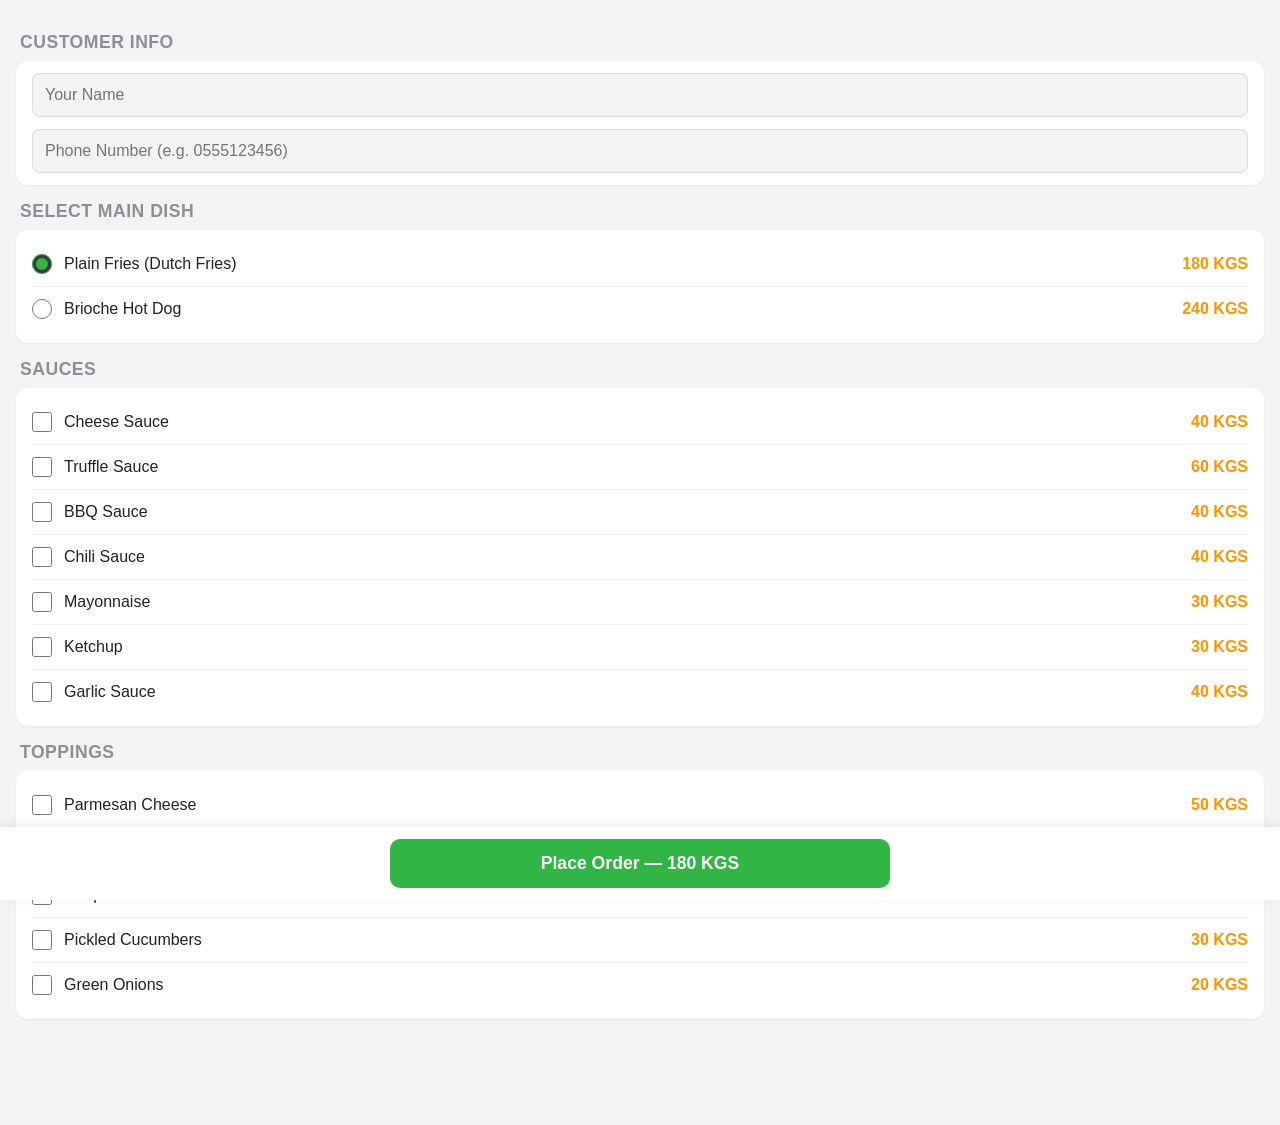
==== index.html @ e14923ca "Add files via upload" ====
<!DOCTYPE html>
<html lang="en">
<head>
  <meta charset="UTF-8" />
  <meta name="viewport" content="width=device-width, initial-scale=1.0, maximum-scale=1.0, user-scalable=no" />
  <title>Fast Food Ordering</title>
  <!-- Telegram Web App SDK -->
  <script src="https://telegram.org/js/telegram-web-app.js"></script>
  <style>
    :root {
      --bg-color: var(--tg-theme-bg-color, #f4f4f7);
      --text-color: var(--tg-theme-text-color, #222222);
      --card-bg: var(--tg-theme-secondary-bg-color, #ffffff);
      --button-color: var(--tg-theme-button-color, #31b545);
      --button-text-color: var(--tg-theme-button-text-color, #ffffff);
      --hint-color: var(--tg-theme-hint-color, #8e8e93);
      --accent-color: #ff9500;
    }

    * {
      box-sizing: border-box;
      margin: 0;
      padding: 0;
      font-family: -apple-system, BlinkMacSystemFont, "Segoe UI", Roboto, Helvetica, Arial, sans-serif;
    }

    body {
      background-color: var(--bg-color);
      color: var(--text-color);
      padding: 16px;
      padding-bottom: 90px; /* Space for sticky bottom button */
    }

    h2 {
      font-size: 1.1rem;
      text-transform: uppercase;
      letter-spacing: 0.5px;
      color: var(--hint-color);
      margin: 16px 0 8px 4px;
    }

    .section {
      background: var(--card-bg);
      border-radius: 12px;
      padding: 12px 16px;
      margin-bottom: 16px;
      box-shadow: 0 1px 3px rgba(0, 0, 0, 0.05);
    }

    .option-item {
      display: flex;
      justify-content: space-between;
      align-items: center;
      padding: 12px 0;
      border-bottom: 1px solid rgba(0, 0, 0, 0.05);
      cursor: pointer;
    }

    .option-item:last-child {
      border-bottom: none;
    }

    .option-label {
      display: flex;
      align-items: center;
      gap: 12px;
      font-size: 1rem;
      width: 100%;
    }

    .price {
      font-weight: 600;
      color: var(--accent-color);
      white-space: nowrap;
    }

    input[type="radio"], input[type="checkbox"] {
      width: 20px;
      height: 20px;
      accent-color: var(--button-color);
    }

    .input-group {
      display: flex;
      flex-direction: column;
      gap: 12px;
      margin-top: 8px;
    }

    .input-field {
      width: 100%;
      padding: 12px;
      border: 1px solid rgba(0, 0, 0, 0.1);
      border-radius: 8px;
      background: var(--bg-color);
      color: var(--text-color);
      font-size: 1rem;
      outline: none;
    }

    .input-field:focus {
      border-color: var(--button-color);
    }

    .footer-bar {
      position: fixed;
      bottom: 0;
      left: 0;
      right: 0;
      background: var(--card-bg);
      padding: 12px 16px;
      box-shadow: 0 -2px 10px rgba(0, 0, 0, 0.08);
      display: flex;
      justify-content: center;
    }

    .submit-btn {
      width: 100%;
      max-width: 500px;
      padding: 14px;
      background-color: var(--button-color);
      color: var(--button-text-color);
      border: none;
      border-radius: 10px;
      font-size: 1.1rem;
      font-weight: 700;
      cursor: pointer;
      transition: opacity 0.2s ease;
    }

    .submit-btn:disabled {
      opacity: 0.5;
      cursor: not-allowed;
    }
  </style>
</head>
<body>

  <!-- Customer Contact Info -->
  <h2>Customer Info</h2>
  <div class="section input-group">
    <input type="text" id="cust-name" class="input-field" placeholder="Your Name" required />
    <input type="tel" id="cust-phone" class="input-field" placeholder="Phone Number (e.g. 0555123456)" required />
  </div>

  <!-- Main Dishes -->
  <h2>Select Main Dish</h2>
  <div class="section">
    <label class="option-item">
      <div class="option-label">
        <input type="radio" name="main_item" value="Plain Fries (Dutch Fries)" data-price="180" checked onchange="calculateTotal()" />
        <span>Plain Fries (Dutch Fries)</span>
      </div>
      <span class="price">180 KGS</span>
    </label>
    <label class="option-item">
      <div class="option-label">
        <input type="radio" name="main_item" value="Brioche Hot Dog" data-price="240" onchange="calculateTotal()" />
        <span>Brioche Hot Dog</span>
      </div>
      <span class="price">240 KGS</span>
    </label>
  </div>

  <!-- Sauces -->
  <h2>Sauces</h2>
  <div class="section">
    <label class="option-item">
      <div class="option-label">
        <input type="checkbox" class="sauce-cb" value="Cheese Sauce" data-price="40" onchange="calculateTotal()" />
        <span>Cheese Sauce</span>
      </div>
      <span class="price">40 KGS</span>
    </label>
    <label class="option-item">
      <div class="option-label">
        <input type="checkbox" class="sauce-cb" value="Truffle Sauce" data-price="60" onchange="calculateTotal()" />
        <span>Truffle Sauce</span>
      </div>
      <span class="price">60 KGS</span>
    </label>
    <label class="option-item">
      <div class="option-label">
        <input type="checkbox" class="sauce-cb" value="BBQ Sauce" data-price="40" onchange="calculateTotal()" />
        <span>BBQ Sauce</span>
      </div>
      <span class="price">40 KGS</span>
    </label>
    <label class="option-item">
      <div class="option-label">
        <input type="checkbox" class="sauce-cb" value="Chili Sauce" data-price="40" onchange="calculateTotal()" />
        <span>Chili Sauce</span>
      </div>
      <span class="price">40 KGS</span>
    </label>
    <label class="option-item">
      <div class="option-label">
        <input type="checkbox" class="sauce-cb" value="Mayonnaise" data-price="30" onchange="calculateTotal()" />
        <span>Mayonnaise</span>
      </div>
      <span class="price">30 KGS</span>
    </label>
    <label class="option-item">
      <div class="option-label">
        <input type="checkbox" class="sauce-cb" value="Ketchup" data-price="30" onchange="calculateTotal()" />
        <span>Ketchup</span>
      </div>
      <span class="price">30 KGS</span>
    </label>
    <label class="option-item">
      <div class="option-label">
        <input type="checkbox" class="sauce-cb" value="Garlic Sauce" data-price="40" onchange="calculateTotal()" />
        <span>Garlic Sauce</span>
      </div>
      <span class="price">40 KGS</span>
    </label>
  </div>

  <!-- Toppings -->
  <h2>Toppings</h2>
  <div class="section">
    <label class="option-item">
      <div class="option-label">
        <input type="checkbox" class="topping-cb" value="Parmesan Cheese" data-price="50" onchange="calculateTotal()" />
        <span>Parmesan Cheese</span>
      </div>
      <span class="price">50 KGS</span>
    </label>
    <label class="option-item">
      <div class="option-label">
        <input type="checkbox" class="topping-cb" value="Crispy Onions" data-price="30" onchange="calculateTotal()" />
        <span>Crispy Onions</span>
      </div>
      <span class="price">30 KGS</span>
    </label>
    <label class="option-item">
      <div class="option-label">
        <input type="checkbox" class="topping-cb" value="Jalapeños" data-price="30" onchange="calculateTotal()" />
        <span>Jalapeños</span>
      </div>
      <span class="price">30 KGS</span>
    </label>
    <label class="option-item">
      <div class="option-label">
        <input type="checkbox" class="topping-cb" value="Pickled Cucumbers" data-price="30" onchange="calculateTotal()" />
        <span>Pickled Cucumbers</span>
      </div>
      <span class="price">30 KGS</span>
    </label>
    <label class="option-item">
      <div class="option-label">
        <input type="checkbox" class="topping-cb" value="Green Onions" data-price="20" onchange="calculateTotal()" />
        <span>Green Onions</span>
      </div>
      <span class="price">20 KGS</span>
    </label>
  </div>

  <!-- Bottom CTA -->
  <div class="footer-bar">
    <button id="submit-btn" class="submit-btn" onclick="submitOrder()">Place Order — 180 KGS</button>
  </div>

  <script>
    const tg = window.Telegram.WebApp;
    tg.ready();
    tg.expand();

    // Replace with your actual n8n Webhook Production URL
    const N8N_WEBHOOK_URL = "https://your-n8n-instance.com/webhook/order";

    // Auto-fill user information from Telegram SDK
    document.addEventListener("DOMContentLoaded", () => {
      if (tg.initDataUnsafe && tg.initDataUnsafe.user) {
        const u = tg.initDataUnsafe.user;
        const nameInput = document.getElementById("cust-name");
        if (nameInput && !nameInput.value) {
          nameInput.value = [u.first_name, u.last_name].filter(Boolean).join(" ");
        }
      }
      calculateTotal();
    });

    function calculateTotal() {
      let total = 0;

      // Main dish
      const selectedMain = document.querySelector('input[name="main_item"]:checked');
      if (selectedMain) {
        total += parseInt(selectedMain.getAttribute('data-price')) || 0;
      }

      // Sauces
      document.querySelectorAll('.sauce-cb:checked').forEach(cb => {
        total += parseInt(cb.getAttribute('data-price')) || 0;
      });

      // Toppings
      document.querySelectorAll('.topping-cb:checked').forEach(cb => {
        total += parseInt(cb.getAttribute('data-price')) || 0;
      });

      document.getElementById('submit-btn').innerText = `Place Order — ${total} KGS`;
      return total;
    }

    async function submitOrder() {
      const name = document.getElementById('cust-name').value.trim();
      const phone = document.getElementById('cust-phone').value.trim();

      if (!name || !phone) {
        tg.showAlert("Please enter your Name and Phone Number.");
        return;
      }

      const mainRadio = document.querySelector('input[name="main_item"]:checked');
      const mainItem = mainRadio ? mainRadio.value : "";

      const sauces = Array.from(document.querySelectorAll('.sauce-cb:checked')).map(cb => cb.value);
      const toppings = Array.from(document.querySelectorAll('.topping-cb:checked')).map(cb => cb.value);
      const totalPrice = calculateTotal();
      const telegramId = tg.initDataUnsafe && tg.initDataUnsafe.user ? tg.initDataUnsafe.user.id : 0;

      const payload = {
        telegram_id: telegramId,
        name: name,
        phone: phone,
        main_item: mainItem,
        sauces: sauces,
        toppings: toppings,
        total_price: totalPrice
      };

      const btn = document.getElementById('submit-btn');
      btn.disabled = true;
      btn.innerText = "Processing...";

      try {
        const res = await fetch(N8N_WEBHOOK_URL, {
          method: "POST",
          headers: { "Content-Type": "application/json" },
          body: JSON.stringify(payload)
        });

        if (res.ok) {
          tg.close();
        } else {
          tg.showAlert("Order placement failed. Please try again.");
          btn.disabled = false;
          calculateTotal();
        }
      } catch (err) {
        console.error(err);
        tg.showAlert("Network error. Please try again.");
        btn.disabled = false;
        calculateTotal();
      }
    }
  </script>
</body>
</html>
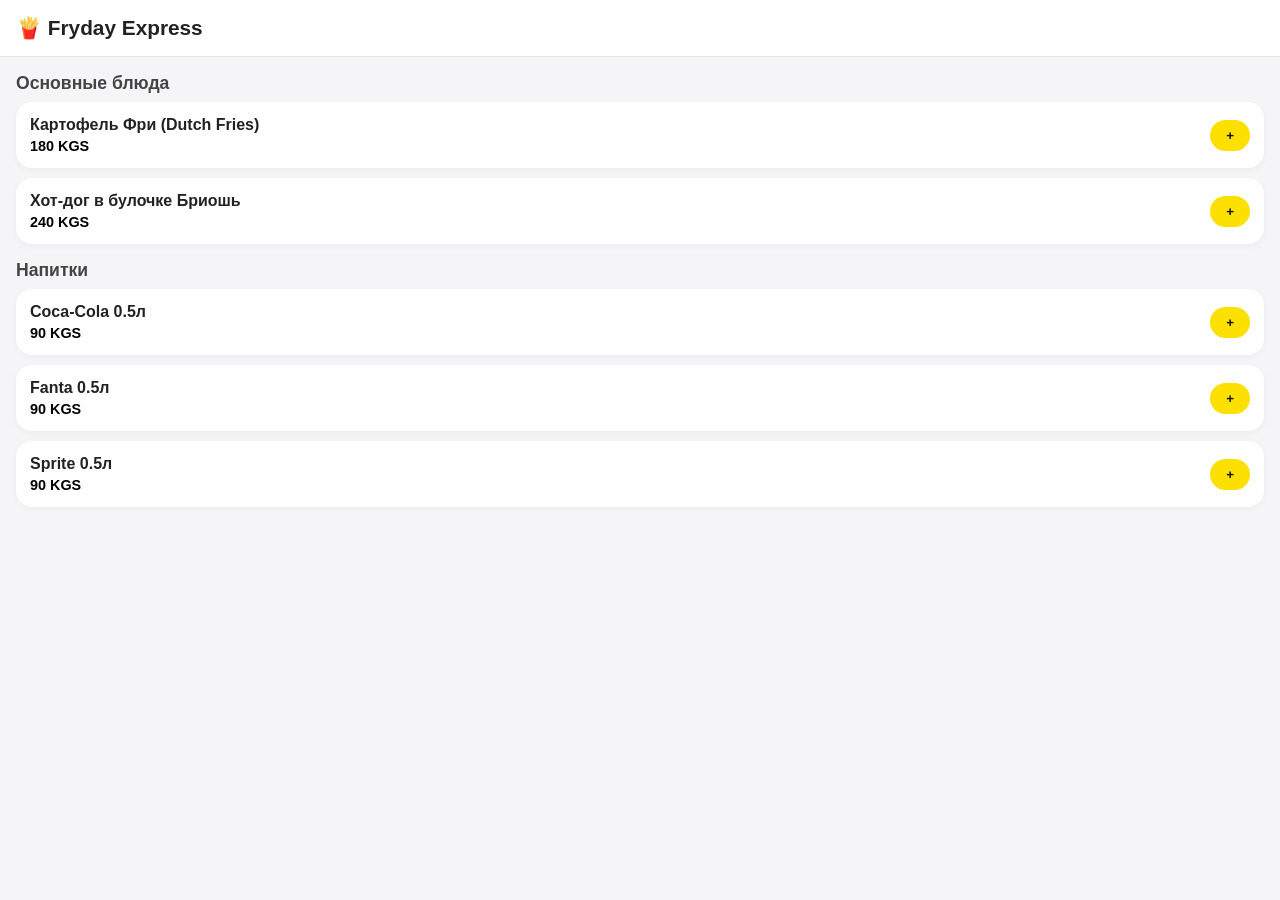
==== commit a921dfd1: "website update" ====
--- a/index.html
+++ b/index.html
@@ -1,264 +1,350 @@
 <!DOCTYPE html>
-<html lang="en">
+<html lang="ru">
+
 <head>
   <meta charset="UTF-8" />
   <meta name="viewport" content="width=device-width, initial-scale=1.0, maximum-scale=1.0, user-scalable=no" />
-  <title>Fast Food Ordering</title>
-  <!-- Telegram Web App SDK -->
+  <title>Fryday Express</title>
   <script src="https://telegram.org/js/telegram-web-app.js"></script>
   <style>
     :root {
-      --bg-color: var(--tg-theme-bg-color, #f4f4f7);
-      --text-color: var(--tg-theme-text-color, #222222);
-      --card-bg: var(--tg-theme-secondary-bg-color, #ffffff);
-      --button-color: var(--tg-theme-button-color, #31b545);
-      --button-text-color: var(--tg-theme-button-text-color, #ffffff);
-      --hint-color: var(--tg-theme-hint-color, #8e8e93);
-      --accent-color: #ff9500;
+      --bg-color: #f5f5f7;
+      --card-bg: #ffffff;
+      --text-color: #222222;
+      --accent-yellow: #fce000;
+      /* Стиль Яндекс.Еда */
+      --accent-dark: #111111;
+      --hint-color: #8e8e93;
+      --border-color: #e5e5ea;
     }
 
     * {
       box-sizing: border-box;
       margin: 0;
       padding: 0;
-      font-family: -apple-system, BlinkMacSystemFont, "Segoe UI", Roboto, Helvetica, Arial, sans-serif;
+      font-family: -apple-system, BlinkMacSystemFont, "Segoe UI", Roboto, sans-serif;
     }
 
     body {
       background-color: var(--bg-color);
       color: var(--text-color);
+      padding-bottom: 100px;
+    }
+
+    .header {
+      background: var(--card-bg);
       padding: 16px;
-      padding-bottom: 90px; /* Space for sticky bottom button */
-    }
-
-    h2 {
+      font-size: 1.3rem;
+      font-weight: 800;
+      border-bottom: 1px solid var(--border-color);
+      sticky: top;
+      top: 0;
+      z-index: 10;
+    }
+
+    .category-title {
       font-size: 1.1rem;
-      text-transform: uppercase;
-      letter-spacing: 0.5px;
-      color: var(--hint-color);
-      margin: 16px 0 8px 4px;
-    }
-
-    .section {
+      font-weight: 700;
+      margin: 16px 16px 8px 16px;
+      color: #444;
+    }
+
+    .menu-grid {
+      display: flex;
+      flex-direction: column;
+      gap: 10px;
+      padding: 0 16px;
+    }
+
+    .menu-card {
       background: var(--card-bg);
-      border-radius: 12px;
-      padding: 12px 16px;
-      margin-bottom: 16px;
-      box-shadow: 0 1px 3px rgba(0, 0, 0, 0.05);
-    }
-
-    .option-item {
+      border-radius: 16px;
+      padding: 14px;
       display: flex;
       justify-content: space-between;
       align-items: center;
-      padding: 12px 0;
-      border-bottom: 1px solid rgba(0, 0, 0, 0.05);
-      cursor: pointer;
-    }
-
-    .option-item:last-child {
-      border-bottom: none;
-    }
-
-    .option-label {
-      display: flex;
+      box-shadow: 0 2px 6px rgba(0, 0, 0, 0.04);
+      cursor: pointer;
+    }
+
+    .menu-card-info h3 {
+      font-size: 1rem;
+      font-weight: 600;
+      margin-bottom: 4px;
+    }
+
+    .menu-card-info p {
+      font-size: 0.9rem;
+      font-weight: 700;
+      color: #000;
+    }
+
+    .add-btn {
+      background: var(--accent-yellow);
+      color: var(--accent-dark);
+      border: none;
+      padding: 8px 16px;
+      border-radius: 20px;
+      font-weight: 700;
+      cursor: pointer;
+    }
+
+    /* Pop-up (Bottom Sheet) */
+    .modal-overlay {
+      position: fixed;
+      top: 0;
+      left: 0;
+      right: 0;
+      bottom: 0;
+      background: rgba(0, 0, 0, 0.5);
+      display: none;
+      justify-content: flex-end;
+      flex-direction: column;
+      z-index: 100;
+    }
+
+    .modal-overlay.active {
+      display: flex;
+    }
+
+    .modal-content {
+      background: var(--card-bg);
+      border-top-left-radius: 20px;
+      border-top-right-radius: 20px;
+      padding: 20px;
+      max-height: 85vh;
+      overflow-y: auto;
+      animation: slideUp 0.25s ease-out;
+    }
+
+    @keyframes slideUp {
+      from {
+        transform: translateY(100%);
+      }
+
+      to {
+        transform: translateY(0);
+      }
+    }
+
+    .modal-header {
+      display: flex;
+      justify-content: space-between;
       align-items: center;
-      gap: 12px;
-      font-size: 1rem;
+      margin-bottom: 16px;
+      border-bottom: 1px solid var(--border-color);
+      padding-bottom: 10px;
+    }
+
+    .close-btn {
+      background: #eee;
+      border: none;
+      border-radius: 50%;
+      width: 30px;
+      height: 30px;
+      font-weight: bold;
+      cursor: pointer;
+    }
+
+    .option-group {
+      margin-bottom: 16px;
+    }
+
+    .option-group h4 {
+      font-size: 0.95rem;
+      color: var(--hint-color);
+      margin-bottom: 8px;
+      text-transform: uppercase;
+    }
+
+    .option-item {
+      display: flex;
+      justify-content: space-between;
+      align-items: center;
+      padding: 10px 0;
+      border-bottom: 1px solid var(--bg-color);
+    }
+
+    .option-item label {
+      display: flex;
+      align-items: center;
+      gap: 10px;
+      font-size: 0.95rem;
       width: 100%;
-    }
-
-    .price {
-      font-weight: 600;
-      color: var(--accent-color);
-      white-space: nowrap;
-    }
-
-    input[type="radio"], input[type="checkbox"] {
-      width: 20px;
-      height: 20px;
-      accent-color: var(--button-color);
-    }
-
-    .input-group {
-      display: flex;
-      flex-direction: column;
-      gap: 12px;
-      margin-top: 8px;
+      cursor: pointer;
+    }
+
+    /* Корзина Бар */
+    .cart-bar {
+      position: fixed;
+      bottom: 16px;
+      left: 16px;
+      right: 16px;
+      background: var(--accent-yellow);
+      border-radius: 16px;
+      padding: 14px 20px;
+      display: flex;
+      justify-content: space-between;
+      align-items: center;
+      font-weight: 700;
+      box-shadow: 0 4px 12px rgba(0, 0, 0, 0.15);
+      cursor: pointer;
+      z-index: 90;
+    }
+
+    .cart-bar-btn {
+      background: var(--accent-dark);
+      color: #fff;
+      padding: 6px 12px;
+      border-radius: 12px;
+      font-size: 0.85rem;
     }
 
     .input-field {
       width: 100%;
       padding: 12px;
-      border: 1px solid rgba(0, 0, 0, 0.1);
-      border-radius: 8px;
-      background: var(--bg-color);
-      color: var(--text-color);
+      border: 1px solid var(--border-color);
+      border-radius: 10px;
+      margin-bottom: 10px;
+      outline: none;
       font-size: 1rem;
-      outline: none;
-    }
-
-    .input-field:focus {
-      border-color: var(--button-color);
-    }
-
-    .footer-bar {
-      position: fixed;
-      bottom: 0;
-      left: 0;
-      right: 0;
-      background: var(--card-bg);
-      padding: 12px 16px;
-      box-shadow: 0 -2px 10px rgba(0, 0, 0, 0.08);
-      display: flex;
-      justify-content: center;
-    }
-
-    .submit-btn {
+    }
+
+    .submit-order-btn {
       width: 100%;
-      max-width: 500px;
+      background: var(--accent-yellow);
+      border: none;
       padding: 14px;
-      background-color: var(--button-color);
-      color: var(--button-text-color);
-      border: none;
-      border-radius: 10px;
-      font-size: 1.1rem;
-      font-weight: 700;
-      cursor: pointer;
-      transition: opacity 0.2s ease;
-    }
-
-    .submit-btn:disabled {
-      opacity: 0.5;
-      cursor: not-allowed;
+      border-radius: 12px;
+      font-weight: 800;
+      font-size: 1rem;
+      cursor: pointer;
+      margin-top: 10px;
     }
   </style>
 </head>
+
 <body>
 
-  <!-- Customer Contact Info -->
-  <h2>Customer Info</h2>
-  <div class="section input-group">
-    <input type="text" id="cust-name" class="input-field" placeholder="Your Name" required />
-    <input type="tel" id="cust-phone" class="input-field" placeholder="Phone Number (e.g. 0555123456)" required />
+  <div class="header">🍟 Fryday Express</div>
+
+  <div class="category-title">Основные блюда</div>
+  <div class="menu-grid">
+    <div class="menu-card" onclick="openProductModal('Plain Fries (Dutch Fries)', 180)">
+      <div class="menu-card-info">
+        <h3>Картофель Фри (Dutch Fries)</h3>
+        <p>180 KGS</p>
+      </div>
+      <button class="add-btn">+</button>
+    </div>
+    <div class="menu-card" onclick="openProductModal('Brioche Hot Dog', 240)">
+      <div class="menu-card-info">
+        <h3>Хот-дог в булочке Бриошь</h3>
+        <p>240 KGS</p>
+      </div>
+      <button class="add-btn">+</button>
+    </div>
   </div>
 
-  <!-- Main Dishes -->
-  <h2>Select Main Dish</h2>
-  <div class="section">
-    <label class="option-item">
-      <div class="option-label">
-        <input type="radio" name="main_item" value="Plain Fries (Dutch Fries)" data-price="180" checked onchange="calculateTotal()" />
-        <span>Plain Fries (Dutch Fries)</span>
-      </div>
-      <span class="price">180 KGS</span>
-    </label>
-    <label class="option-item">
-      <div class="option-label">
-        <input type="radio" name="main_item" value="Brioche Hot Dog" data-price="240" onchange="calculateTotal()" />
-        <span>Brioche Hot Dog</span>
-      </div>
-      <span class="price">240 KGS</span>
-    </label>
+  <div class="category-title">Напитки</div>
+  <div class="menu-grid">
+    <div class="menu-card" onclick="addDirectItem('Coca-Cola 0.5л', 90)">
+      <div class="menu-card-info">
+        <h3>Coca-Cola 0.5л</h3>
+        <p>90 KGS</p>
+      </div>
+      <button class="add-btn">+</button>
+    </div>
+    <div class="menu-card" onclick="addDirectItem('Fanta 0.5л', 90)">
+      <div class="menu-card-info">
+        <h3>Fanta 0.5л</h3>
+        <p>90 KGS</p>
+      </div>
+      <button class="add-btn">+</button>
+    </div>
+    <div class="menu-card" onclick="addDirectItem('Sprite 0.5л', 90)">
+      <div class="menu-card-info">
+        <h3>Sprite 0.5л</h3>
+        <p>90 KGS</p>
+      </div>
+      <button class="add-btn">+</button>
+    </div>
   </div>
 
-  <!-- Sauces -->
-  <h2>Sauces</h2>
-  <div class="section">
-    <label class="option-item">
-      <div class="option-label">
-        <input type="checkbox" class="sauce-cb" value="Cheese Sauce" data-price="40" onchange="calculateTotal()" />
-        <span>Cheese Sauce</span>
-      </div>
-      <span class="price">40 KGS</span>
-    </label>
-    <label class="option-item">
-      <div class="option-label">
-        <input type="checkbox" class="sauce-cb" value="Truffle Sauce" data-price="60" onchange="calculateTotal()" />
-        <span>Truffle Sauce</span>
-      </div>
-      <span class="price">60 KGS</span>
-    </label>
-    <label class="option-item">
-      <div class="option-label">
-        <input type="checkbox" class="sauce-cb" value="BBQ Sauce" data-price="40" onchange="calculateTotal()" />
-        <span>BBQ Sauce</span>
-      </div>
-      <span class="price">40 KGS</span>
-    </label>
-    <label class="option-item">
-      <div class="option-label">
-        <input type="checkbox" class="sauce-cb" value="Chili Sauce" data-price="40" onchange="calculateTotal()" />
-        <span>Chili Sauce</span>
-      </div>
-      <span class="price">40 KGS</span>
-    </label>
-    <label class="option-item">
-      <div class="option-label">
-        <input type="checkbox" class="sauce-cb" value="Mayonnaise" data-price="30" onchange="calculateTotal()" />
-        <span>Mayonnaise</span>
-      </div>
-      <span class="price">30 KGS</span>
-    </label>
-    <label class="option-item">
-      <div class="option-label">
-        <input type="checkbox" class="sauce-cb" value="Ketchup" data-price="30" onchange="calculateTotal()" />
-        <span>Ketchup</span>
-      </div>
-      <span class="price">30 KGS</span>
-    </label>
-    <label class="option-item">
-      <div class="option-label">
-        <input type="checkbox" class="sauce-cb" value="Garlic Sauce" data-price="40" onchange="calculateTotal()" />
-        <span>Garlic Sauce</span>
-      </div>
-      <span class="price">40 KGS</span>
-    </label>
+  <!-- Pop-up (Bottom Sheet) настройки блюда -->
+  <div class="modal-overlay" id="product-modal">
+    <div class="modal-content">
+      <div class="modal-header">
+        <h3 id="modal-item-title">Блюдо</h3>
+        <button class="close-btn" onclick="closeModal('product-modal')">✕</button>
+      </div>
+
+      <div class="option-group">
+        <h4>Соусы</h4>
+        <div class="option-item"><label><input type="checkbox" class="popup-sauce" value="Сырный соус" data-price="40">
+            Сырный соус</label><span>40 KGS</span></div>
+        <div class="option-item"><label><input type="checkbox" class="popup-sauce" value="Трюфельный соус"
+              data-price="60"> Трюфельный соус</label><span>60 KGS</span></div>
+        <div class="option-item"><label><input type="checkbox" class="popup-sauce" value="BBQ соус" data-price="40"> BBQ
+            соус</label><span>40 KGS</span></div>
+        <div class="option-item"><label><input type="checkbox" class="popup-sauce" value="Чили соус" data-price="40">
+            Чили соус</label><span>40 KGS</span></div>
+        <div class="option-item"><label><input type="checkbox" class="popup-sauce" value="Майонез" data-price="30">
+            Майонез</label><span>30 KGS</span></div>
+        <div class="option-item"><label><input type="checkbox" class="popup-sauce" value="Кетчуп" data-price="30">
+            Кетчуп</label><span>30 KGS</span></div>
+        <div class="option-item"><label><input type="checkbox" class="popup-sauce" value="Чесночный соус"
+              data-price="40"> Чесночный соус</label><span>40 KGS</span></div>
+      </div>
+
+      <div class="option-group">
+        <h4>Топпинги</h4>
+        <div class="option-item"><label><input type="checkbox" class="popup-topping" value="Сыр Пармезан"
+              data-price="50"> Сыр Пармезан</label><span>50 KGS</span></div>
+        <div class="option-item"><label><input type="checkbox" class="popup-topping" value="Хрустящий лук"
+              data-price="30"> Хрустящий лук</label><span>30 KGS</span></div>
+        <div class="option-item"><label><input type="checkbox" class="popup-topping" value="Халапеньо" data-price="30">
+            Халапеньо</label><span>30 KGS</span></div>
+        <div class="option-item"><label><input type="checkbox" class="popup-topping" value="Маринованные огурцы"
+              data-price="30"> Маринованные огурцы</label><span>30 KGS</span></div>
+        <div class="option-item"><label><input type="checkbox" class="popup-topping" value="Зеленый лук"
+              data-price="20"> Зеленый лук</label><span>20 KGS</span></div>
+      </div>
+
+      <div class="option-group">
+        <h4>Добавить напиток</h4>
+        <div class="option-item"><label><input type="checkbox" class="popup-drink" value="Coca-Cola 0.5л"
+              data-price="90"> Coca-Cola 0.5л</label><span>90 KGS</span></div>
+        <div class="option-item"><label><input type="checkbox" class="popup-drink" value="Fanta 0.5л" data-price="90">
+            Fanta 0.5л</label><span>90 KGS</span></div>
+        <div class="option-item"><label><input type="checkbox" class="popup-drink" value="Sprite 0.5л" data-price="90">
+            Sprite 0.5л</label><span>90 KGS</span></div>
+      </div>
+
+      <button class="submit-order-btn" onclick="confirmAddItem()">Добавить в корзину</button>
+    </div>
   </div>
 
-  <!-- Toppings -->
-  <h2>Toppings</h2>
-  <div class="section">
-    <label class="option-item">
-      <div class="option-label">
-        <input type="checkbox" class="topping-cb" value="Parmesan Cheese" data-price="50" onchange="calculateTotal()" />
-        <span>Parmesan Cheese</span>
-      </div>
-      <span class="price">50 KGS</span>
-    </label>
-    <label class="option-item">
-      <div class="option-label">
-        <input type="checkbox" class="topping-cb" value="Crispy Onions" data-price="30" onchange="calculateTotal()" />
-        <span>Crispy Onions</span>
-      </div>
-      <span class="price">30 KGS</span>
-    </label>
-    <label class="option-item">
-      <div class="option-label">
-        <input type="checkbox" class="topping-cb" value="Jalapeños" data-price="30" onchange="calculateTotal()" />
-        <span>Jalapeños</span>
-      </div>
-      <span class="price">30 KGS</span>
-    </label>
-    <label class="option-item">
-      <div class="option-label">
-        <input type="checkbox" class="topping-cb" value="Pickled Cucumbers" data-price="30" onchange="calculateTotal()" />
-        <span>Pickled Cucumbers</span>
-      </div>
-      <span class="price">30 KGS</span>
-    </label>
-    <label class="option-item">
-      <div class="option-label">
-        <input type="checkbox" class="topping-cb" value="Green Onions" data-price="20" onchange="calculateTotal()" />
-        <span>Green Onions</span>
-      </div>
-      <span class="price">20 KGS</span>
-    </label>
+  <!-- Корзина (Modal) -->
+  <div class="modal-overlay" id="cart-modal">
+    <div class="modal-content">
+      <div class="modal-header">
+        <h3>Ваш заказ</h3>
+        <button class="close-btn" onclick="closeModal('cart-modal')">✕</button>
+      </div>
+      <div id="cart-items-list" style="margin-bottom: 16px;"></div>
+
+      <input type="text" id="cust-name" class="input-field" placeholder="Ваше Имя" required />
+      <input type="tel" id="cust-phone" class="input-field" placeholder="Номер телефона" required />
+
+      <button id="final-submit-btn" class="submit-order-btn" onclick="submitFinalOrder()">Оформить заказ</button>
+    </div>
   </div>
 
-  <!-- Bottom CTA -->
-  <div class="footer-bar">
-    <button id="submit-btn" class="submit-btn" onclick="submitOrder()">Place Order — 180 KGS</button>
+  <!-- Нижний плавающий бар Корзины -->
+  <div class="cart-bar" id="cart-bar" style="display:none;" onclick="openCart()">
+    <span id="cart-summary-text">0 товаров</span>
+    <span class="cart-bar-btn" id="cart-total-price">0 KGS</span>
   </div>
 
   <script>
@@ -266,74 +352,111 @@
     tg.ready();
     tg.expand();
 
-    // Replace with your actual n8n Webhook Production URL
-    const N8N_WEBHOOK_URL = "https://your-n8n-instance.com/webhook/order";
-
-    // Auto-fill user information from Telegram SDK
+    const N8N_WEBHOOK_URL = "https://your-n8n-instance.com/webhook/order"; // Вставьте ваш Webhook URL
+
+    let cart = [];
+    let currentModalItem = { name: '', basePrice: 0 };
+
     document.addEventListener("DOMContentLoaded", () => {
       if (tg.initDataUnsafe && tg.initDataUnsafe.user) {
         const u = tg.initDataUnsafe.user;
-        const nameInput = document.getElementById("cust-name");
-        if (nameInput && !nameInput.value) {
-          nameInput.value = [u.first_name, u.last_name].filter(Boolean).join(" ");
-        }
-      }
-      calculateTotal();
+        document.getElementById("cust-name").value = [u.first_name, u.last_name].filter(Boolean).join(" ");
+      }
     });
 
-    function calculateTotal() {
-      let total = 0;
-
-      // Main dish
-      const selectedMain = document.querySelector('input[name="main_item"]:checked');
-      if (selectedMain) {
-        total += parseInt(selectedMain.getAttribute('data-price')) || 0;
-      }
-
-      // Sauces
-      document.querySelectorAll('.sauce-cb:checked').forEach(cb => {
-        total += parseInt(cb.getAttribute('data-price')) || 0;
+    function openProductModal(name, basePrice) {
+      currentModalItem = { name, basePrice };
+      document.getElementById('modal-item-title').innerText = name;
+      document.querySelectorAll('.popup-sauce, .popup-topping, .popup-drink').forEach(cb => cb.checked = false);
+      document.getElementById('product-modal').classList.add('active');
+    }
+
+    function closeModal(id) {
+      document.getElementById(id).classList.remove('active');
+    }
+
+    function addDirectItem(name, price) {
+      cart.push({ title: name, price: price, details: [] });
+      updateCartBar();
+    }
+
+    function confirmAddItem() {
+      let extraPrice = 0;
+      let details = [];
+
+      document.querySelectorAll('.popup-sauce:checked').forEach(cb => {
+        extraPrice += parseInt(cb.dataset.price);
+        details.push(cb.value);
       });
-
-      // Toppings
-      document.querySelectorAll('.topping-cb:checked').forEach(cb => {
-        total += parseInt(cb.getAttribute('data-price')) || 0;
+      document.querySelectorAll('.popup-topping:checked').forEach(cb => {
+        extraPrice += parseInt(cb.dataset.price);
+        details.push(cb.value);
       });
-
-      document.getElementById('submit-btn').innerText = `Place Order — ${total} KGS`;
-      return total;
-    }
-
-    async function submitOrder() {
+      document.querySelectorAll('.popup-drink:checked').forEach(cb => {
+        cart.push({ title: cb.value, price: parseInt(cb.dataset.price), details: [] });
+      });
+
+      const totalItemPrice = currentModalItem.basePrice + extraPrice;
+      cart.push({
+        title: currentModalItem.name,
+        price: totalItemPrice,
+        details: details
+      });
+
+      closeModal('product-modal');
+      updateCartBar();
+    }
+
+    function updateCartBar() {
+      const bar = document.getElementById('cart-bar');
+      if (cart.length === 0) {
+        bar.style.display = 'none';
+        return;
+      }
+      bar.style.display = 'flex';
+      const total = cart.reduce((sum, i) => sum + i.price, 0);
+      document.getElementById('cart-summary-text').innerText = `${cart.length} поз. в корзине`;
+      document.getElementById('cart-total-price').innerText = `${total} KGS`;
+    }
+
+    function openCart() {
+      const container = document.getElementById('cart-items-list');
+      container.innerHTML = '';
+      cart.forEach((item, index) => {
+        const detailsText = item.details.length > 0 ? `<br><small style="color:#666">${item.details.join(', ')}</small>` : '';
+        container.innerHTML += `
+          <div class="option-item">
+            <div><strong>${item.title}</strong>${detailsText}</div>
+            <span style="font-weight:bold">${item.price} KGS</span>
+          </div>
+        `;
+      });
+      document.getElementById('cart-modal').classList.add('active');
+    }
+
+    async function submitFinalOrder() {
       const name = document.getElementById('cust-name').value.trim();
       const phone = document.getElementById('cust-phone').value.trim();
 
       if (!name || !phone) {
-        tg.showAlert("Please enter your Name and Phone Number.");
+        tg.showAlert("Пожалуйста, укажите Имя и Телефон.");
         return;
       }
 
-      const mainRadio = document.querySelector('input[name="main_item"]:checked');
-      const mainItem = mainRadio ? mainRadio.value : "";
-
-      const sauces = Array.from(document.querySelectorAll('.sauce-cb:checked')).map(cb => cb.value);
-      const toppings = Array.from(document.querySelectorAll('.topping-cb:checked')).map(cb => cb.value);
-      const totalPrice = calculateTotal();
+      const total = cart.reduce((sum, i) => sum + i.price, 0);
       const telegramId = tg.initDataUnsafe && tg.initDataUnsafe.user ? tg.initDataUnsafe.user.id : 0;
 
       const payload = {
         telegram_id: telegramId,
         name: name,
         phone: phone,
-        main_item: mainItem,
-        sauces: sauces,
-        toppings: toppings,
-        total_price: totalPrice
+        cart: cart,
+        total_price: total
       };
 
-      const btn = document.getElementById('submit-btn');
+      const btn = document.getElementById('final-submit-btn');
       btn.disabled = true;
-      btn.innerText = "Processing...";
+      btn.innerText = "Отправка...";
 
       try {
         const res = await fetch(N8N_WEBHOOK_URL, {
@@ -345,17 +468,15 @@
         if (res.ok) {
           tg.close();
         } else {
-          tg.showAlert("Order placement failed. Please try again.");
+          tg.showAlert("Ошибка отправки. Попробуйте еще раз.");
           btn.disabled = false;
-          calculateTotal();
         }
       } catch (err) {
-        console.error(err);
-        tg.showAlert("Network error. Please try again.");
+        tg.showAlert("Ошибка сети.");
         btn.disabled = false;
-        calculateTotal();
       }
     }
   </script>
 </body>
+
 </html>
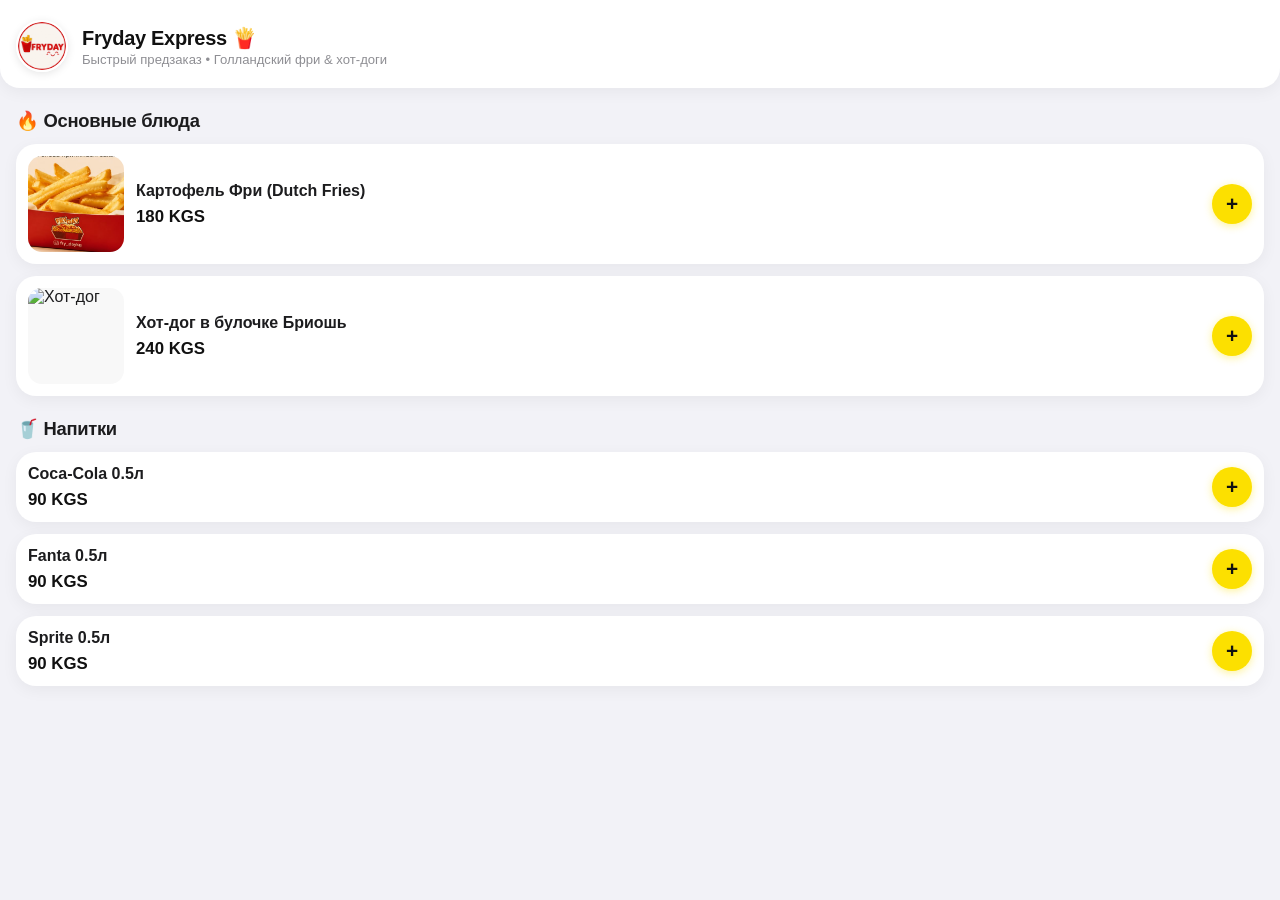
==== commit ca45b025: "Update index.html, new design" ====
--- a/index.html
+++ b/index.html
@@ -8,264 +8,436 @@
   <script src="https://telegram.org/js/telegram-web-app.js"></script>
   <style>
     :root {
-      --bg-color: #f5f5f7;
+      --bg-color: #f2f2f7;
       --card-bg: #ffffff;
-      --text-color: #222222;
+      --text-main: #1c1c1e;
+      --text-muted: #8e8e93;
       --accent-yellow: #fce000;
-      /* Стиль Яндекс.Еда */
+      --accent-yellow-hover: #edd300;
       --accent-dark: #111111;
-      --hint-color: #8e8e93;
       --border-color: #e5e5ea;
+      --radius-lg: 20px;
+      --radius-md: 14px;
+      --radius-sm: 10px;
+      --shadow-sm: 0 4px 16px rgba(0, 0, 0, 0.05);
+      --shadow-lg: 0 10px 30px rgba(0, 0, 0, 0.15);
     }
 
     * {
       box-sizing: border-box;
       margin: 0;
       padding: 0;
-      font-family: -apple-system, BlinkMacSystemFont, "Segoe UI", Roboto, sans-serif;
+      font-family: -apple-system, BlinkMacSystemFont, "SF Pro Text", "Segoe UI", Roboto, sans-serif;
+      -webkit-tap-highlight-color: transparent;
     }
 
     body {
       background-color: var(--bg-color);
-      color: var(--text-color);
-      padding-bottom: 100px;
-    }
-
-    .header {
-      background: var(--card-bg);
-      padding: 16px;
-      font-size: 1.3rem;
+      color: var(--text-main);
+      padding-bottom: 110px;
+      user-select: none;
+    }
+
+    /* Шапка / Баннер */
+    .brand-header {
+      background: #ffffff;
+      padding: 20px 16px 16px 16px;
+      display: flex;
+      align-items: center;
+      gap: 14px;
+      border-bottom-left-radius: var(--radius-lg);
+      border-bottom-right-radius: var(--radius-lg);
+      box-shadow: var(--shadow-sm);
+      position: sticky;
+      top: 0;
+      z-index: 20;
+    }
+
+    .brand-logo {
+      width: 52px;
+      height: 52px;
+      border-radius: 50%;
+      object-fit: cover;
+      box-shadow: 0 2px 8px rgba(0, 0, 0, 0.1);
+      border: 2px solid #fff;
+    }
+
+    .brand-info h1 {
+      font-size: 1.25rem;
       font-weight: 800;
-      border-bottom: 1px solid var(--border-color);
-      sticky: top;
-      top: 0;
-      z-index: 10;
-    }
-
+      letter-spacing: -0.3px;
+      color: var(--accent-dark);
+      display: flex;
+      align-items: center;
+      gap: 6px;
+    }
+
+    .brand-info p {
+      font-size: 0.82rem;
+      color: var(--text-muted);
+      font-weight: 500;
+      margin-top: 2px;
+    }
+
+    /* Заголовки категорий */
     .category-title {
-      font-size: 1.1rem;
-      font-weight: 700;
-      margin: 16px 16px 8px 16px;
-      color: #444;
-    }
-
+      font-size: 1.15rem;
+      font-weight: 800;
+      margin: 22px 16px 12px 16px;
+      color: var(--text-main);
+      letter-spacing: -0.3px;
+      display: flex;
+      align-items: center;
+      gap: 8px;
+    }
+
+    /* Список блюд */
     .menu-grid {
       display: flex;
       flex-direction: column;
-      gap: 10px;
+      gap: 12px;
       padding: 0 16px;
     }
 
     .menu-card {
       background: var(--card-bg);
-      border-radius: 16px;
-      padding: 14px;
+      border-radius: var(--radius-lg);
+      padding: 12px;
       display: flex;
       justify-content: space-between;
       align-items: center;
-      box-shadow: 0 2px 6px rgba(0, 0, 0, 0.04);
-      cursor: pointer;
+      gap: 12px;
+      box-shadow: var(--shadow-sm);
+      cursor: pointer;
+      transition: transform 0.15s ease, box-shadow 0.15s ease;
+    }
+
+    .menu-card:active {
+      transform: scale(0.98);
+    }
+
+    .menu-card-img {
+      width: 96px;
+      height: 96px;
+      border-radius: var(--radius-md);
+      object-fit: cover;
+      background-color: #f8f8f8;
+      flex-shrink: 0;
+    }
+
+    .menu-card-info {
+      flex: 1;
+      display: flex;
+      flex-direction: column;
+      justify-content: center;
     }
 
     .menu-card-info h3 {
       font-size: 1rem;
-      font-weight: 600;
-      margin-bottom: 4px;
-    }
-
-    .menu-card-info p {
-      font-size: 0.9rem;
       font-weight: 700;
-      color: #000;
+      line-height: 1.25;
+      margin-bottom: 6px;
+      color: var(--text-main);
+    }
+
+    .menu-card-info .price {
+      font-size: 1.05rem;
+      font-weight: 800;
+      color: var(--accent-dark);
     }
 
     .add-btn {
       background: var(--accent-yellow);
       color: var(--accent-dark);
       border: none;
-      padding: 8px 16px;
-      border-radius: 20px;
-      font-weight: 700;
-      cursor: pointer;
-    }
-
-    /* Pop-up (Bottom Sheet) */
+      width: 40px;
+      height: 40px;
+      border-radius: 50%;
+      font-weight: 800;
+      font-size: 1.3rem;
+      display: flex;
+      align-items: center;
+      justify-content: center;
+      cursor: pointer;
+      box-shadow: 0 2px 8px rgba(252, 224, 0, 0.4);
+      transition: background-color 0.15s ease;
+      flex-shrink: 0;
+    }
+
+    .add-btn:active {
+      background: var(--accent-yellow-hover);
+    }
+
+    /* Modal / Bottom Sheet */
     .modal-overlay {
       position: fixed;
       top: 0;
       left: 0;
       right: 0;
       bottom: 0;
-      background: rgba(0, 0, 0, 0.5);
+      background: rgba(0, 0, 0, 0.45);
+      backdrop-filter: blur(4px);
       display: none;
       justify-content: flex-end;
       flex-direction: column;
       z-index: 100;
+      opacity: 0;
+      transition: opacity 0.25s ease;
     }
 
     .modal-overlay.active {
       display: flex;
+      opacity: 1;
     }
 
     .modal-content {
       background: var(--card-bg);
-      border-top-left-radius: 20px;
-      border-top-right-radius: 20px;
-      padding: 20px;
+      border-top-left-radius: 28px;
+      border-top-right-radius: 28px;
+      padding: 12px 20px 24px 20px;
       max-height: 85vh;
       overflow-y: auto;
-      animation: slideUp 0.25s ease-out;
-    }
-
-    @keyframes slideUp {
-      from {
-        transform: translateY(100%);
-      }
-
-      to {
-        transform: translateY(0);
-      }
+      transform: translateY(100%);
+      transition: transform 0.3s cubic-bezier(0.1, 0.9, 0.2, 1);
+    }
+
+    .modal-overlay.active .modal-content {
+      transform: translateY(0);
+    }
+
+    .modal-drag-handle {
+      width: 36px;
+      height: 4px;
+      background: #e0e0e0;
+      border-radius: 2px;
+      margin: 0 auto 14px auto;
     }
 
     .modal-header {
       display: flex;
       justify-content: space-between;
       align-items: center;
-      margin-bottom: 16px;
-      border-bottom: 1px solid var(--border-color);
-      padding-bottom: 10px;
+      margin-bottom: 18px;
+    }
+
+    .modal-header h3 {
+      font-size: 1.25rem;
+      font-weight: 800;
     }
 
     .close-btn {
-      background: #eee;
+      background: var(--bg-color);
       border: none;
       border-radius: 50%;
-      width: 30px;
-      height: 30px;
+      width: 32px;
+      height: 32px;
+      font-size: 1rem;
       font-weight: bold;
-      cursor: pointer;
+      color: var(--text-muted);
+      cursor: pointer;
+      display: flex;
+      align-items: center;
+      justify-content: center;
     }
 
     .option-group {
-      margin-bottom: 16px;
+      margin-bottom: 20px;
     }
 
     .option-group h4 {
+      font-size: 0.8rem;
+      font-weight: 700;
+      color: var(--text-muted);
+      margin-bottom: 10px;
+      text-transform: uppercase;
+      letter-spacing: 0.5px;
+    }
+
+    .option-item {
+      display: flex;
+      justify-content: space-between;
+      align-items: center;
+      padding: 12px;
+      background: var(--bg-color);
+      border-radius: var(--radius-md);
+      margin-bottom: 8px;
+      cursor: pointer;
+    }
+
+    .option-item label {
+      display: flex;
+      align-items: center;
+      gap: 12px;
       font-size: 0.95rem;
-      color: var(--hint-color);
-      margin-bottom: 8px;
-      text-transform: uppercase;
-    }
-
-    .option-item {
-      display: flex;
-      justify-content: space-between;
-      align-items: center;
-      padding: 10px 0;
-      border-bottom: 1px solid var(--bg-color);
-    }
-
-    .option-item label {
-      display: flex;
-      align-items: center;
-      gap: 10px;
-      font-size: 0.95rem;
+      font-weight: 600;
       width: 100%;
       cursor: pointer;
     }
 
-    /* Корзина Бар */
+    .option-item input[type="checkbox"] {
+      width: 20px;
+      height: 20px;
+      accent-color: var(--accent-dark);
+      border-radius: 6px;
+      cursor: pointer;
+    }
+
+    .option-price {
+      font-weight: 700;
+      font-size: 0.9rem;
+      color: var(--text-main);
+      white-space: nowrap;
+    }
+
+    /* Нижняя плавающая корзина */
     .cart-bar {
       position: fixed;
-      bottom: 16px;
+      bottom: 20px;
       left: 16px;
       right: 16px;
       background: var(--accent-yellow);
-      border-radius: 16px;
-      padding: 14px 20px;
+      border-radius: var(--radius-lg);
+      padding: 12px 18px;
       display: flex;
       justify-content: space-between;
       align-items: center;
-      font-weight: 700;
-      box-shadow: 0 4px 12px rgba(0, 0, 0, 0.15);
+      font-weight: 800;
+      box-shadow: var(--shadow-lg);
       cursor: pointer;
       z-index: 90;
+      transition: transform 0.2s ease;
+    }
+
+    .cart-bar:active {
+      transform: scale(0.98);
+    }
+
+    .cart-bar-title {
+      font-size: 1rem;
+      color: var(--accent-dark);
     }
 
     .cart-bar-btn {
       background: var(--accent-dark);
-      color: #fff;
-      padding: 6px 12px;
+      color: #ffffff;
+      padding: 8px 16px;
       border-radius: 12px;
-      font-size: 0.85rem;
-    }
-
+      font-size: 0.9rem;
+      font-weight: 700;
+    }
+
+    /* Поля ввода в корзине */
     .input-field {
       width: 100%;
-      padding: 12px;
-      border: 1px solid var(--border-color);
-      border-radius: 10px;
+      padding: 14px 16px;
+      background: var(--bg-color);
+      border: 1px solid transparent;
+      border-radius: var(--radius-md);
       margin-bottom: 10px;
       outline: none;
       font-size: 1rem;
+      font-weight: 500;
+      transition: border-color 0.2s ease;
+    }
+
+    .input-field:focus {
+      border-color: var(--accent-dark);
+      background: #fff;
     }
 
     .submit-order-btn {
       width: 100%;
       background: var(--accent-yellow);
+      color: var(--accent-dark);
       border: none;
-      padding: 14px;
-      border-radius: 12px;
+      padding: 16px;
+      border-radius: var(--radius-md);
       font-weight: 800;
-      font-size: 1rem;
+      font-size: 1.05rem;
       cursor: pointer;
       margin-top: 10px;
+      box-shadow: 0 4px 14px rgba(252, 224, 0, 0.4);
+    }
+
+    .submit-order-btn:disabled {
+      opacity: 0.6;
+      cursor: not-allowed;
+    }
+
+    /* Доп. стили для списка в корзине */
+    .cart-item-row {
+      display: flex;
+      justify-content: space-between;
+      align-items: center;
+      padding: 12px 0;
+      border-bottom: 1px solid var(--border-color);
+    }
+
+    .cart-item-remove {
+      color: #ff3b30;
+      font-size: 1.2rem;
+      cursor: pointer;
+      padding-left: 10px;
     }
   </style>
 </head>
 
 <body>
 
-  <div class="header">🍟 Fryday Express</div>
-
-  <div class="category-title">Основные блюда</div>
+  <!-- Шапка -->
+  <div class="brand-header">
+    <img src="fryday logo.jpg" alt="Fryday Logo" class="brand-logo" />
+    <div class="brand-info">
+      <h1>Fryday Express 🍟</h1>
+      <p>Быстрый предзаказ • Голландский фри &amp; хот-доги</p>
+    </div>
+  </div>
+
+  <!-- Категория: Основные блюда -->
+  <div class="category-title">🔥 Основные блюда</div>
   <div class="menu-grid">
     <div class="menu-card" onclick="openProductModal('Plain Fries (Dutch Fries)', 180)">
+      <img src="fries.png" alt="Картофель Фри" class="menu-card-img" />
       <div class="menu-card-info">
         <h3>Картофель Фри (Dutch Fries)</h3>
-        <p>180 KGS</p>
+        <span class="price">180 KGS</span>
       </div>
       <button class="add-btn">+</button>
     </div>
+
     <div class="menu-card" onclick="openProductModal('Brioche Hot Dog', 240)">
+      <img src="hotdog.jpg" alt="Хот-дог" class="menu-card-img" />
       <div class="menu-card-info">
         <h3>Хот-дог в булочке Бриошь</h3>
-        <p>240 KGS</p>
+        <span class="price">240 KGS</span>
       </div>
       <button class="add-btn">+</button>
     </div>
   </div>
 
-  <div class="category-title">Напитки</div>
+  <!-- Категория: Напитки -->
+  <div class="category-title">🥤 Напитки</div>
   <div class="menu-grid">
     <div class="menu-card" onclick="addDirectItem('Coca-Cola 0.5л', 90)">
       <div class="menu-card-info">
         <h3>Coca-Cola 0.5л</h3>
-        <p>90 KGS</p>
+        <span class="price">90 KGS</span>
       </div>
       <button class="add-btn">+</button>
     </div>
+
     <div class="menu-card" onclick="addDirectItem('Fanta 0.5л', 90)">
       <div class="menu-card-info">
         <h3>Fanta 0.5л</h3>
-        <p>90 KGS</p>
+        <span class="price">90 KGS</span>
       </div>
       <button class="add-btn">+</button>
     </div>
+
     <div class="menu-card" onclick="addDirectItem('Sprite 0.5л', 90)">
       <div class="menu-card-info">
         <h3>Sprite 0.5л</h3>
-        <p>90 KGS</p>
+        <span class="price">90 KGS</span>
       </div>
       <button class="add-btn">+</button>
     </div>
@@ -274,6 +446,7 @@
   <!-- Pop-up (Bottom Sheet) настройки блюда -->
   <div class="modal-overlay" id="product-modal">
     <div class="modal-content">
+      <div class="modal-drag-handle"></div>
       <div class="modal-header">
         <h3 id="modal-item-title">Блюдо</h3>
         <button class="close-btn" onclick="closeModal('product-modal')">✕</button>
@@ -281,44 +454,29 @@
 
       <div class="option-group">
         <h4>Соусы</h4>
-        <div class="option-item"><label><input type="checkbox" class="popup-sauce" value="Сырный соус" data-price="40">
-            Сырный соус</label><span>40 KGS</span></div>
-        <div class="option-item"><label><input type="checkbox" class="popup-sauce" value="Трюфельный соус"
-              data-price="60"> Трюфельный соус</label><span>60 KGS</span></div>
-        <div class="option-item"><label><input type="checkbox" class="popup-sauce" value="BBQ соус" data-price="40"> BBQ
-            соус</label><span>40 KGS</span></div>
-        <div class="option-item"><label><input type="checkbox" class="popup-sauce" value="Чили соус" data-price="40">
-            Чили соус</label><span>40 KGS</span></div>
-        <div class="option-item"><label><input type="checkbox" class="popup-sauce" value="Майонез" data-price="30">
-            Майонез</label><span>30 KGS</span></div>
-        <div class="option-item"><label><input type="checkbox" class="popup-sauce" value="Кетчуп" data-price="30">
-            Кетчуп</label><span>30 KGS</span></div>
-        <div class="option-item"><label><input type="checkbox" class="popup-sauce" value="Чесночный соус"
-              data-price="40"> Чесночный соус</label><span>40 KGS</span></div>
+        <div class="option-item"><label><input type="checkbox" class="popup-sauce" value="Сырный соус" data-price="40"> Сырный соус</label><span class="option-price">+40 KGS</span></div>
+        <div class="option-item"><label><input type="checkbox" class="popup-sauce" value="Трюфельный соус" data-price="60"> Трюфельный соус</label><span class="option-price">+60 KGS</span></div>
+        <div class="option-item"><label><input type="checkbox" class="popup-sauce" value="BBQ соус" data-price="40"> BBQ соус</label><span class="option-price">+40 KGS</span></div>
+        <div class="option-item"><label><input type="checkbox" class="popup-sauce" value="Чили соус" data-price="40"> Чили соус</label><span class="option-price">+40 KGS</span></div>
+        <div class="option-item"><label><input type="checkbox" class="popup-sauce" value="Майонез" data-price="30"> Майонез</label><span class="option-price">+30 KGS</span></div>
+        <div class="option-item"><label><input type="checkbox" class="popup-sauce" value="Кетчуп" data-price="30"> Кетчуп</label><span class="option-price">+30 KGS</span></div>
+        <div class="option-item"><label><input type="checkbox" class="popup-sauce" value="Чесночный соус" data-price="40"> Чесночный соус</label><span class="option-price">+40 KGS</span></div>
       </div>
 
       <div class="option-group">
         <h4>Топпинги</h4>
-        <div class="option-item"><label><input type="checkbox" class="popup-topping" value="Сыр Пармезан"
-              data-price="50"> Сыр Пармезан</label><span>50 KGS</span></div>
-        <div class="option-item"><label><input type="checkbox" class="popup-topping" value="Хрустящий лук"
-              data-price="30"> Хрустящий лук</label><span>30 KGS</span></div>
-        <div class="option-item"><label><input type="checkbox" class="popup-topping" value="Халапеньо" data-price="30">
-            Халапеньо</label><span>30 KGS</span></div>
-        <div class="option-item"><label><input type="checkbox" class="popup-topping" value="Маринованные огурцы"
-              data-price="30"> Маринованные огурцы</label><span>30 KGS</span></div>
-        <div class="option-item"><label><input type="checkbox" class="popup-topping" value="Зеленый лук"
-              data-price="20"> Зеленый лук</label><span>20 KGS</span></div>
+        <div class="option-item"><label><input type="checkbox" class="popup-topping" value="Сыр Пармезан" data-price="50"> Сыр Пармезан</label><span class="option-price">+50 KGS</span></div>
+        <div class="option-item"><label><input type="checkbox" class="popup-topping" value="Хрустящий лук" data-price="30"> Хрустящий лук</label><span class="option-price">+30 KGS</span></div>
+        <div class="option-item"><label><input type="checkbox" class="popup-topping" value="Халапеньо" data-price="30"> Халапеньо</label><span class="option-price">+30 KGS</span></div>
+        <div class="option-item"><label><input type="checkbox" class="popup-topping" value="Маринованные огурцы" data-price="30"> Маринованные огурцы</label><span class="option-price">+30 KGS</span></div>
+        <div class="option-item"><label><input type="checkbox" class="popup-topping" value="Зеленый лук" data-price="20"> Зеленый лук</label><span class="option-price">+20 KGS</span></div>
       </div>
 
       <div class="option-group">
         <h4>Добавить напиток</h4>
-        <div class="option-item"><label><input type="checkbox" class="popup-drink" value="Coca-Cola 0.5л"
-              data-price="90"> Coca-Cola 0.5л</label><span>90 KGS</span></div>
-        <div class="option-item"><label><input type="checkbox" class="popup-drink" value="Fanta 0.5л" data-price="90">
-            Fanta 0.5л</label><span>90 KGS</span></div>
-        <div class="option-item"><label><input type="checkbox" class="popup-drink" value="Sprite 0.5л" data-price="90">
-            Sprite 0.5л</label><span>90 KGS</span></div>
+        <div class="option-item"><label><input type="checkbox" class="popup-drink" value="Coca-Cola 0.5л" data-price="90"> Coca-Cola 0.5л</label><span class="option-price">+90 KGS</span></div>
+        <div class="option-item"><label><input type="checkbox" class="popup-drink" value="Fanta 0.5л" data-price="90"> Fanta 0.5л</label><span class="option-price">+90 KGS</span></div>
+        <div class="option-item"><label><input type="checkbox" class="popup-drink" value="Sprite 0.5л" data-price="90"> Sprite 0.5л</label><span class="option-price">+90 KGS</span></div>
       </div>
 
       <button class="submit-order-btn" onclick="confirmAddItem()">Добавить в корзину</button>
@@ -328,14 +486,18 @@
   <!-- Корзина (Modal) -->
   <div class="modal-overlay" id="cart-modal">
     <div class="modal-content">
+      <div class="modal-drag-handle"></div>
       <div class="modal-header">
         <h3>Ваш заказ</h3>
         <button class="close-btn" onclick="closeModal('cart-modal')">✕</button>
       </div>
+
       <div id="cart-items-list" style="margin-bottom: 16px;"></div>
 
-      <input type="text" id="cust-name" class="input-field" placeholder="Ваше Имя" required />
-      <input type="tel" id="cust-phone" class="input-field" placeholder="Номер телефона" required />
+      <div style="margin-top: 10px;">
+        <input type="text" id="cust-name" class="input-field" placeholder="Ваше Имя" required />
+        <input type="tel" id="cust-phone" class="input-field" placeholder="Номер телефона" required />
+      </div>
 
       <button id="final-submit-btn" class="submit-order-btn" onclick="submitFinalOrder()">Оформить заказ</button>
     </div>
@@ -343,7 +505,7 @@
 
   <!-- Нижний плавающий бар Корзины -->
   <div class="cart-bar" id="cart-bar" style="display:none;" onclick="openCart()">
-    <span id="cart-summary-text">0 товаров</span>
+    <span class="cart-bar-title" id="cart-summary-text">0 товаров</span>
     <span class="cart-bar-btn" id="cart-total-price">0 KGS</span>
   </div>
 
@@ -352,7 +514,7 @@
     tg.ready();
     tg.expand();
 
-    const N8N_WEBHOOK_URL = "https://your-n8n-instance.com/webhook/order"; // Вставьте ваш Webhook URL
+    const N8N_WEBHOOK_URL = "https://fryday11.app.n8n.cloud/webhook/order";
 
     let cart = [];
     let currentModalItem = { name: '', basePrice: 0 };
@@ -364,23 +526,35 @@
       }
     });
 
+    function triggerHaptic() {
+      if (tg.HapticFeedback) {
+        tg.HapticFeedback.impactOccurred('light');
+      }
+    }
+
     function openProductModal(name, basePrice) {
+      triggerHaptic();
       currentModalItem = { name, basePrice };
       document.getElementById('modal-item-title').innerText = name;
       document.querySelectorAll('.popup-sauce, .popup-topping, .popup-drink').forEach(cb => cb.checked = false);
-      document.getElementById('product-modal').classList.add('active');
+      
+      const modal = document.getElementById('product-modal');
+      modal.classList.add('active');
     }
 
     function closeModal(id) {
+      triggerHaptic();
       document.getElementById(id).classList.remove('active');
     }
 
     function addDirectItem(name, price) {
+      triggerHaptic();
       cart.push({ title: name, price: price, details: [] });
       updateCartBar();
     }
 
     function confirmAddItem() {
+      triggerHaptic();
       let extraPrice = 0;
       let details = [];
 
@@ -407,6 +581,16 @@
       updateCartBar();
     }
 
+    function removeFromCart(index) {
+      triggerHaptic();
+      cart.splice(index, 1);
+      updateCartBar();
+      openCart();
+      if (cart.length === 0) {
+        closeModal('cart-modal');
+      }
+    }
+
     function updateCartBar() {
       const bar = document.getElementById('cart-bar');
       if (cart.length === 0) {
@@ -420,14 +604,24 @@
     }
 
     function openCart() {
+      triggerHaptic();
       const container = document.getElementById('cart-items-list');
       container.innerHTML = '';
+      
+      if(cart.length === 0) return;
+
       cart.forEach((item, index) => {
-        const detailsText = item.details.length > 0 ? `<br><small style="color:#666">${item.details.join(', ')}</small>` : '';
+        const detailsText = item.details.length > 0 ? `<div style="font-size:0.82rem; color:var(--text-muted); margin-top:2px;">${item.details.join(', ')}</div>` : '';
         container.innerHTML += `
-          <div class="option-item">
-            <div><strong>${item.title}</strong>${detailsText}</div>
-            <span style="font-weight:bold">${item.price} KGS</span>
+          <div class="cart-item-row">
+            <div>
+              <strong>${item.title}</strong>
+              ${detailsText}
+            </div>
+            <div style="display:flex; align-items:center; gap:8px;">
+              <span style="font-weight:700">${item.price} KGS</span>
+              <span class="cart-item-remove" onclick="removeFromCart(${index})">✕</span>
+            </div>
           </div>
         `;
       });
@@ -435,6 +629,7 @@
     }
 
     async function submitFinalOrder() {
+      triggerHaptic();
       const name = document.getElementById('cust-name').value.trim();
       const phone = document.getElementById('cust-phone').value.trim();
 
@@ -470,13 +665,15 @@
         } else {
           tg.showAlert("Ошибка отправки. Попробуйте еще раз.");
           btn.disabled = false;
+          btn.innerText = "Оформить заказ";
         }
       } catch (err) {
         tg.showAlert("Ошибка сети.");
         btn.disabled = false;
+        btn.innerText = "Оформить заказ";
       }
     }
   </script>
 </body>
 
-</html>+</html>
